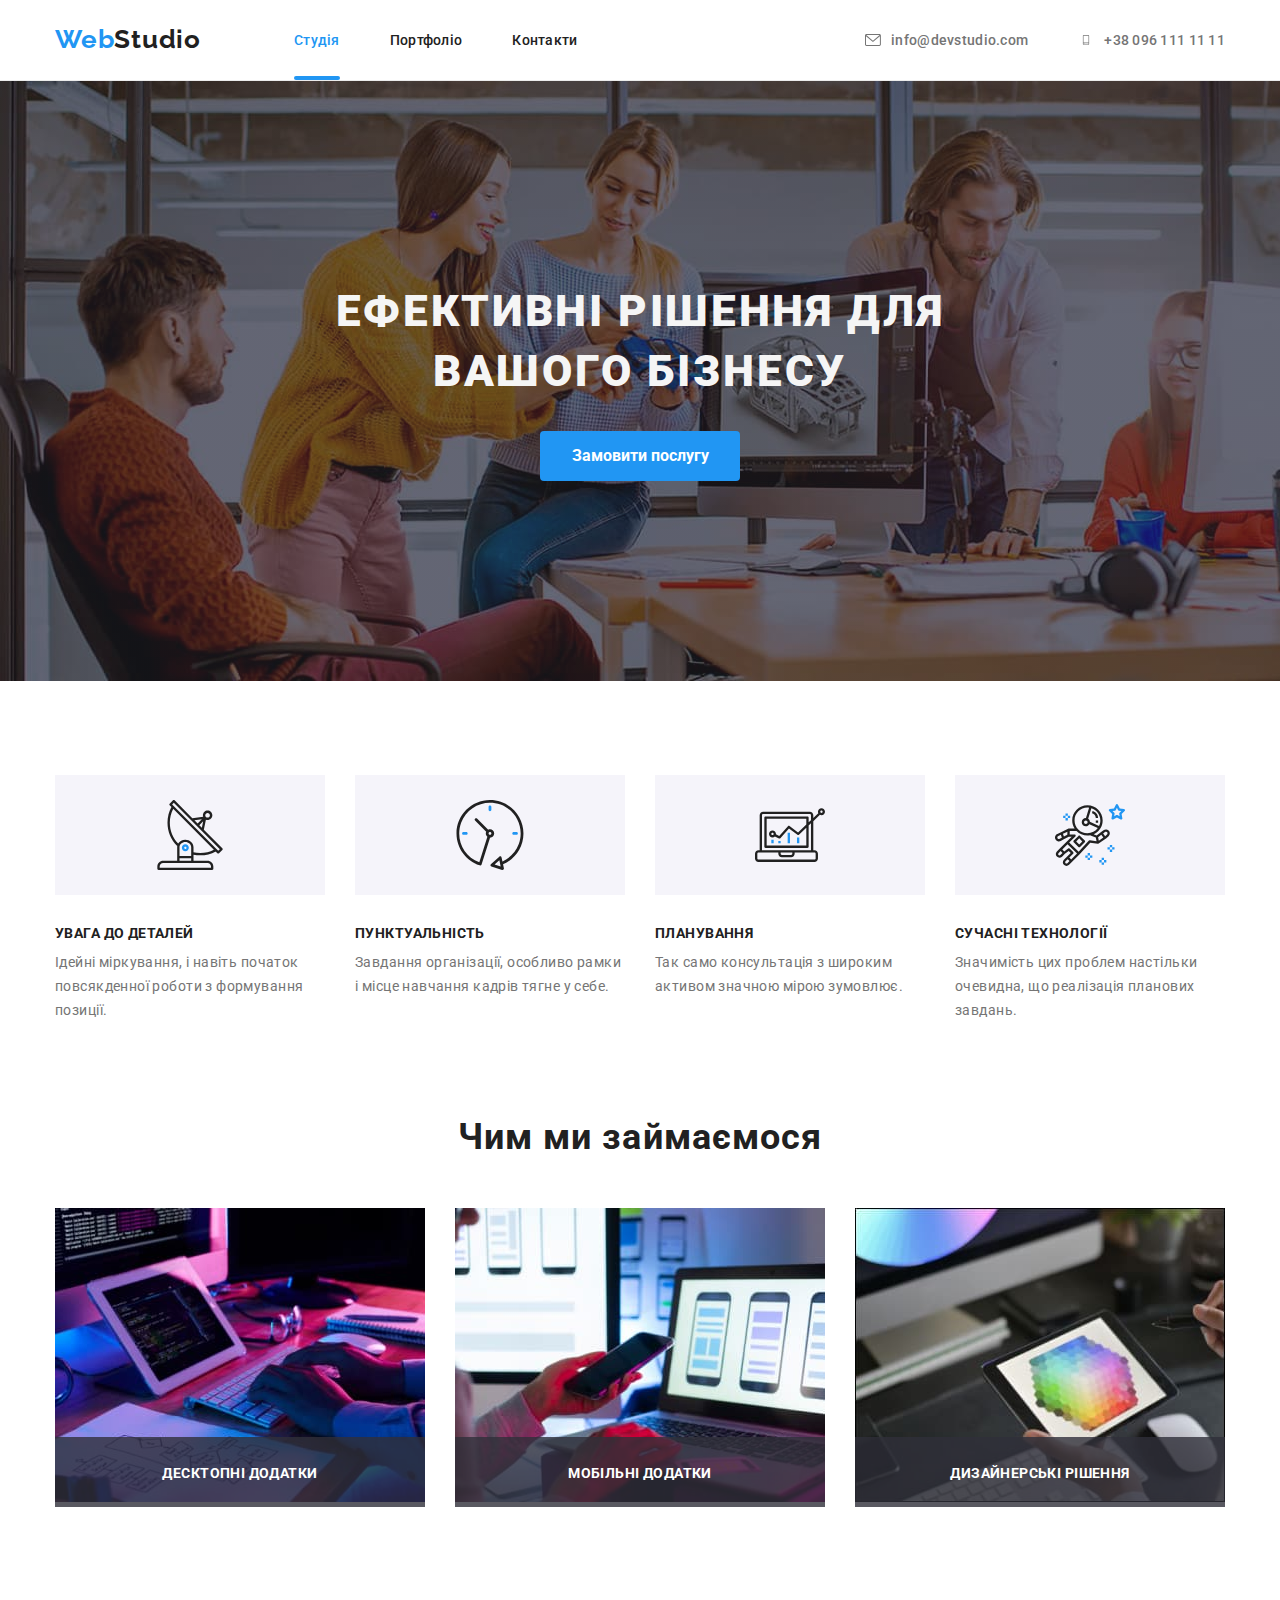
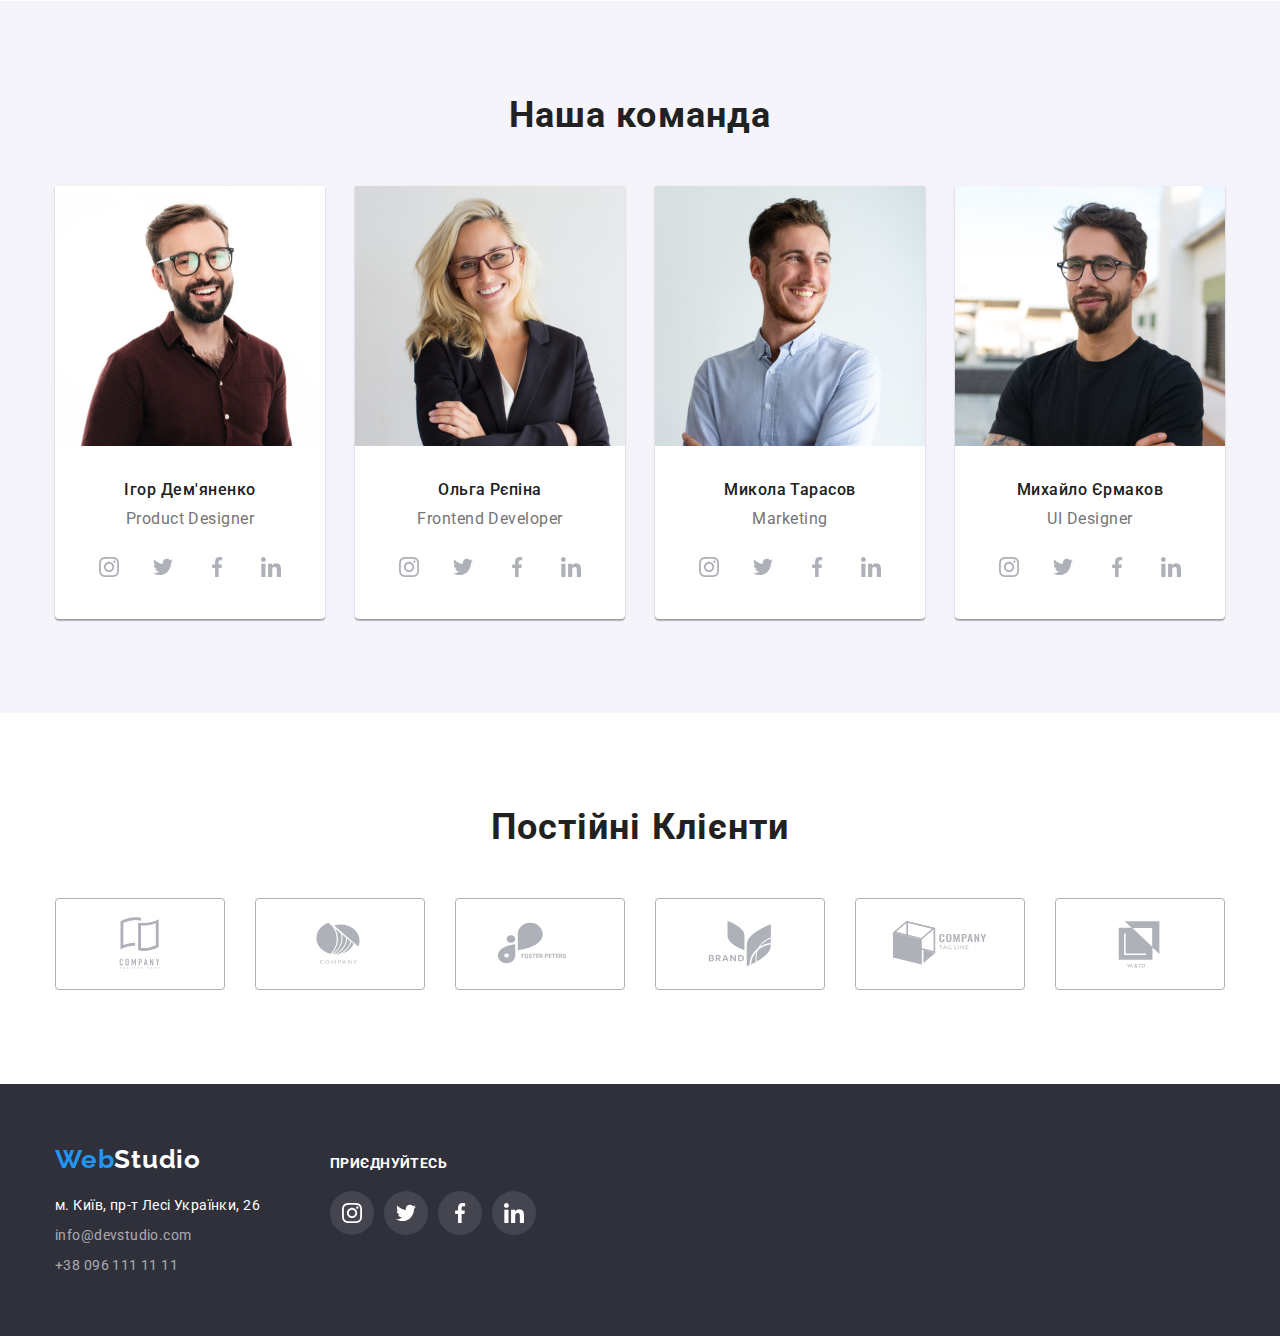
==== index.html @ 8c00dea6 "hw-6 початок" ====
<!DOCTYPE html>
<html lang="uk">
  <head>
    <meta charset="UTF-8" />
    <meta http-equiv="X-UA-Compatible" content="IE=edge" />
    <meta name="viewport" content="width=device-width, initial-scale=1.0" />
    <link href="
https://cdn.jsdelivr.net/npm/modern-normalize@2.0.0/modern-normalize.min.css
" rel="stylesheet">
    <link rel="stylesheet" href="./css/styles.css" />
    <link rel="preconnect" href="https://fonts.googleapis.com" />
    <link rel="preconnect" href="https://fonts.gstatic.com" crossorigin />
    <link
      href="https://fonts.googleapis.com/css2?family=Raleway:wght@700&family=Roboto:wght@400;500;700;900&display=swap"
      rel="stylesheet"
    />
    <title>WebStudio</title>
  </head>

  <body>
    <!-- Header -->
    <header class="header">
      <div class="container item">
      <nav class="container-nav">
        <a href="./index.html" class="logo"
          ><span class="web">Web</span>Studio</a>
        <ul class="list">
          <li class="link"><a href="./index.html" class="studio current">Студія</a></li>
          <li class="link"><a href="./portfolio.html" class="portfolio">Портфоліо</a></li>
          <li class="link"><a href="" class="call">Контакти</a></li>
        </ul>
      </nav>
      
        <ul class="list-contact">
        <li class="link">
          <a href="mailto:info@devstudio.com" class="mail">
            <svg class="icon-header" width="16px" height="12px">
              <use href="./img/icons.svg#icon-envelope-hover"></use>
            </svg> info@devstudio.com</a>
        </li>
        <li class="link">
          <a href="tel:+380961111111" class="tel">
            <svg class="icon-header" width="16px" height="10px">
            <use href="./img/icons.svg#icon-smartphone"></use></svg>
            +38 096 111 11 11</a>
        </li>
      </ul>
    </div>
    
    
    </header>
    <!-- Main -->
    <main class="main">
      <!-- Hero -->
      <section class="section hero">
        <div class="container overlay">
        <h1 class="title">Ефективні рішення для вашого бізнесу</h1>
        <button data-modal-open type="button" class="button-hero" >Замовити послугу</button>
        <div data-modal class="backdrop is-hidden" > 
<div class="modal ">
  <div class="modal-button-container"><button data-modal-close class="modal-button " >
    <svg class="modal-icon" width="18px" height="18px">
  <use href="./img/icons.svg#spriteclose-black"></use>
</svg>
</button>
<form class="form" action="">
  <h2 class="form-title">Залиште свої дані, ми вам передзвонимо</h2>
  <div class="form-container"><label for="user-name" class="form-label">Ім'я</label>
  <input type="text" class="form-input" id="user-name">
  </div>
  <div class="form-container"><label for="user-tel" class="form-label">Телефон</label>
  <input type="tel" class="form-input" id="user-tel">
  </div>
  <div class="form-container"><label for="user-mail" class="form-label">Пошта</label>
  <input type="mail" class="form-input" id="user-mail">
  </div>
  <div class="form-container-area"><label for="coment" class="form-label">Коментар</label>
  <textarea class="coment" name="coment" id="coment"   placeholder="Введіть текст"></textarea>
</div>
<div class="form-container-check">
  <input type="checkbox" class="check-input" id="user-agreement">
  <label class="form-label-check" for="user-agreement">Погоджуюся з розсилкою та приймаю</label><span><a href="" class="span-check">Умови договору</a></span>
</div>
<button type="submit" class="form-button">Відправити</button>
</form>
</div> 
</div>
        </div>
      </div>
      </section>
      <!-- Ефективні рішення -->
      <section class="section solution">
        <div class="container"> 
        <ul class="list">
          <li class="solution-link">
            <div class="solution-item">
              <svg  class="solution-icon" width="70px" height="70px">
                <use href="./img/icons.svg#icon-antenna-1"></use>
              </svg>
            </div>
            <h3 class="text">УВАГА ДО ДЕТАЛЕЙ</h3>
            <p class="text-item">
              Ідейні міркування, і навіть початок повсякденної роботи з
              формування позиції.
            </p>
          </li>
          <li class="solution-link">
            <div class="solution-item">
              <svg class="solution-icon" width="70px" height="70px">
              <use href="./img/icons.svg#icon-clock-1"></use>
            </svg>
          </div>
            <h3 class="text">ПУНКТУАЛЬНІСТЬ</h3>
            <p class="text-item">
              Завдання організації, особливо рамки і місце навчання кадрів тягне
              у себе.
            </p>
          </li >
          <li class="solution-link">
            <div class="solution-item">
              <svg class="solution-icon" width="70px" height="70px">
              <use href="./img/icons.svg#icon-diagram-1"></use>
            </svg>
          </div>
            <h3 class="text">ПЛАНУВАННЯ</h3>
            <p class="text-item">
              Так само консультація з широким активом значною мірою зумовлює.
            </p>
          </li>
          <li class="solution-link">
            <div class="solution-item">
              <svg class="solution-icon" width="70px" height="70px">
              <use href="./img/icons.svg#icon-astronaut-1"></use>
            </svg>
          </div>
            <h3 class="text">СУЧАСНІ ТЕХНОЛОГІЇ</h3>
            <p class="text-item">
              Значимість цих проблем настільки очевидна, що реалізація планових
              завдань.
            </p>
          </li>
        </ul></div>
      </section>
      <!-- Що ми робимо -->
      <section class="section services">
        <div class="container  decision">

        <h2 class="main-text">Чим ми займаємося</h2>
        <ul class="list">
          <li >
            <div class="services-link"><img class="list-img" src="./img/img1.jpg" alt="Розробник пише код" width="370" />
            <div class="services-img"><span class="services-img-text">Десктопні додатки</span></div>
          </div></li>
          <li >
            <div class="services-link"><img class="list-img" 
              src="./img/img2.jpg"
              alt="Розробник підключає телефон до компьютера"
              width="370"
            /><div class="services-img"><span class="services-img-text">Мобільні додатки
            </span></div></div>
          </li>
          <li >
            <div class="services-link"><img class="list-img" 
              src="./img/img3.jpg"
              alt="Тест на сприйняття кольорів"
              width="370"
            /><div class="services-img"><span class="services-img-text">Дизайнерські рішення</span></div>
          </div></li>
        </ul></div>
      </section>
      <!-- Наша команда -->
      <section class="section people">
        <div class="container"><h2 class="main-text">Наша команда</h2>
        <ul class="list">
          <li class="link">
            <img class="list-img"
              src="./img/human1.jpg"
              alt="Фото Ігор Дем'яненко"
              width="270"
            />
           <div class="info">
            <h3 class="name">Ігор Дем'яненко</h3>
            <p class="speciality">Product Designer</p>
            <ul class="list-network">
              <li class="network-items">
                <a href="./index.html" class="network-link"><svg class="network-icon" width="20px" height="20px">
                  <use href="./img/icons.svg#icon-instagram-2"></use>
                </svg></a>
              </li>
              <li class="network-items"><a href="" class="network-link">  <svg class="network-icon" width="20px" height="20px">
                <use href="./img/icons.svg#icon-twitter-1"></use>
              </svg></a></li>
              <li class="network-items"><a href="" class="network-link">  <svg class="network-icon" width="20px" height="20px">
                <use href="./img/icons.svg#icon-facebook-1"></use>
              </svg></a></li>
              <li class="network-items"> <a href="" class="network-link"> <svg class="network-icon" width="20px" height="20px">
                <use href="./img/icons.svg#icon-linkedin-1"></use>
              </svg></a></li>
            </ul></div>
          <li class="link">
            <img class="list-img" src="./img/human2.jpg" alt="Фото Ольга Рєпіна" width="270" />
            <div class="info"><h3 class="name">Ольга Рєпіна</h3>
            <p class="speciality">Frontend Developer</p>
            <ul class="list-network">
              <li class="network-items">
                <a href="" class="network-link"><svg class="network-icon" width="20px" height="20px">
                  <use href="./img/icons.svg#icon-instagram-2"></use>
                </svg></a>
              </li>
              <li class="network-items"><a href="" class="network-link">  <svg class="network-icon" width="20px" height="20px">
                <use href="./img/icons.svg#icon-twitter-1"></use>
              </svg></a></li>
              <li class="network-items"><a href="" class="network-link">  <svg class="network-icon" width="20px" height="20px">
                <use href="./img/icons.svg#icon-facebook-1"></use>
              </svg></a></li>
              <li class="network-items"> <a href="" class="network-link"> <svg class="network-icon" width="20px" height="20px">
                <use href="./img/icons.svg#icon-linkedin-1"></use>
              </svg></a></li>
            </ul></div>
          </li>
          <li class="link">
            <img class="list-img" src="./img/human3.jpg" alt="Фото Микола Тарасов" width="270" />
            <div class="info"><h3 class="name">Микола Тарасов</h3>
            <p class="speciality">Marketing</p>
            <ul class="list-network">
              <li class="network-items">
                <a href="" class="network-link"><svg class="network-icon" width="20px" height="20px">
                  <use href="./img/icons.svg#icon-instagram-2"></use>
                </svg></a>
              </li>
              <li class="network-items"><a href="" class="network-link">  <svg class="network-icon" width="20px" height="20px">
                <use href="./img/icons.svg#icon-twitter-1"></use>
              </svg></a></li>
              <li class="network-items"><a href="" class="network-link">  <svg class="network-icon" width="20px" height="20px">
                <use href="./img/icons.svg#icon-facebook-1"></use>
              </svg></a></li>
              <li class="network-items"> <a href="" class="network-link"> <svg class="network-icon" width="20px" height="20px">
                <use href="./img/icons.svg#icon-linkedin-1"></use>
              </svg></a></li>
            </ul></div>
          </li>
          <li class="link">
            <img class="list-img"
              src="./img/human4.jpg"
              alt="Фото Михайло Єрмаков"
              width="270"
            />
            <div class="info"><h3 class="name">Михайло Єрмаков</h3>
            <p class="speciality">UI Designer</p> 
            <ul class="list-network">
              <li class="network-items">
                <a href="" class="network-link"><svg class="network-icon" width="20px" height="20px">
                  <use href="./img/icons.svg#icon-instagram-2"></use>
                </svg></a>
              </li>
              <li class="network-items"><a href="" class="network-link">  <svg class="network-icon" width="20px" height="20px">
                <use href="./img/icons.svg#icon-twitter-1"></use>
              </svg></a></li>
              <li class="network-items"><a href="" class="network-link">  <svg class="network-icon" width="20px" height="20px">
                <use href="./img/icons.svg#icon-facebook-1"></use>
              </svg></a></li>
              <li class="network-items"> <a href="" class="network-link"> <svg class="network-icon" width="20px" height="20px">
                <use href="./img/icons.svg#icon-linkedin-1"></use>
              </svg></a></li>
            </ul></div>
          </li>
        </ul></div>
      </section>
      <!-- Постійні Клієнти -->
      <section class="section customers">
        <div class="container">
          <h2 class="main-text">Постійні Клієнти</h2>
          <ul class="customers-list">
            <li class="customers-item">
              
                <a href="" class="customers-link">
                  <svg class="customers-icon" width="106px" height="60px">
                    <use href="./img/icons.svg#icon-Logo-1"></use>
                  </svg>
                </a>
              
            </li>
            <li class="customers-item">
              
                <a href="" class="customers-link">
                  <svg class="customers-icon" width="106px" height="60px">
                    <use href="./img/icons.svg#icon-Logo-2"></use>
                  </svg>
                </a>
              
            </li>
            <li class="customers-item">
              
                <a href="" class="customers-link">
                  <svg class="customers-icon" width="106px" height="60px">
                    <use href="./img/icons.svg#icon-Logo-3"></use>
                  </svg>
                </a>
              
            </li>
            <li class="customers-item">
              
                <a href="" class="customers-link">
                  <svg class="customers-icon" width="106px" height="60px">
                    <use href="./img/icons.svg#icon-Logo-4"></use>
                  </svg>
                </a>
              
            </li>
            <li class="customers-item">
              
                <a href="" class="customers-link">
                  <svg class="customers-icon" width="106px" height="60px">
                    <use href="./img/icons.svg#icon-Logo-5"></use>
                  </svg>
                </a>
              
            </li>
            <li class="customers-item">
            
                <a href="" class="customers-link">
                  <svg class="customers-icon" width="106px" height="60px">
                    <use href="./img/icons.svg#icon-Logo-6"></use>
                  </svg>
                </a>
              
            </li>
          </ul>
        </div>

      </section>
    </main>
    <!-- Footer -->
    <footer class="footer">
      <div class="container">
        <div><a href="" class="logo-footer"><span class="web">Web</span>Studio</a>
      <address class="address">
        м. Київ, пр-т Лесі Українки, 26
        <ul class="list-footer">
          <li  class="footer-link">
            <a href="mailto:info@devstudio.com" class="mail-footer"
              >info@devstudio.com</a
            >
          </li>
          <li class="footer-link tel">
            <a href="tel:+380961111111" class="tel-footer">+38 096 111 11 11</a>
          </li>
        </ul>
      </address>
      </div>
      <div class="footer-container">
        <h3 class="Footer-text">ПРИЄДНУЙТЕСЬ</h3>
        <ul class="footer-network">
          <li class="footer-network-items">
            <a href="" class="footer-network-link"><svg class="footer-network-icon" width="20px" height="20px">
              <use href="./img/icons.svg#icon-instagram-2"></use>
            </svg></a>
          </li>
          <li class="footer-network-items"><a href="" class="footer-network-link">  <svg class="footer-network-icon" width="20px" height="20px">
            <use href="./img/icons.svg#icon-twitter-1"></use>
            
          </svg></a></li>
          <li class="footer-network-items"><a href="" class="footer-network-link">  <svg class="footer-network-icon" width="20px" height="20px">
            <use href="./img/icons.svg#icon-facebook-1"></use>
          </svg></a></li>
          <li class="footer-network-items"> <a href="" class="footer-network-link"> <svg class="footer-network-icon" width="20px" height="20px">
            <use href="./img/icons.svg#icon-linkedin-1"></use>
          </svg></a></li>
          
        </ul>
      </div>
    </div>
    </footer>
    <script src="./js/modal.js"></script>
  </body>
</html>
---- css/styles.css ----
/* Основний колір тексту #212121; */
/* Втроринний колір тексту #757575; */
/* Третій колір тексту #FFFFFF; */
/* Четвертий колір тексту rgba(255, 255, 255, 0.6); */
/* Акцент #2196F3; */
/* Основний колір фону #F5F5F5; */
/* Вторинний колір фону #2F303A; */
/* Третій колір фону  #FFFFFF; */
/* Задання перемінних */
:root {
  --first-color-text: #212121;
  --second-color-text: #757575;
  --third-color-text: #ffffff;
  --fourth-color-text: rgba(255, 255, 255, 0.6);
  --accent-color: #2196f3;
  --first-bg-color: #ffffff;
  --second-bg-color: #2f303a;
  --third-bg-color: #f5f5f5;
  --fourth-bg-color: #f5f4fa;
  --border-color: #ECECEC;
  --icon-color:#afb1b8;
}

/* Body */

body {
  font-family: "Roboto", sans-serif;
  color: var(--first-color-text);
  background-color: var(--first-bg-color);
  
}

.list {
  list-style-type: none;
}

/* Header */

.header {
  background-color: var(--first-bg-color);
  border-bottom: 1px solid var(--border-color);
 }

.container {
  width: 1200px;
  margin-left: auto;
  margin-right: auto;
  padding-left: 15px;
  padding-right: 15px;
}

.container.item{
  display: flex;
  justify-content: space-between;
  align-items: center;
}

.container-nav{ 
   display: flex;
   align-items: center;
  }

  .container-nav .list{
  
  display: flex;
  gap: 50px;
  margin: 0;
  padding: 0;
  margin-left: 93px;
}
 .container-nav .link{
position:relative ;

} 
.list-contact{
  display: flex;
  padding: 0;
  margin: 0;
  list-style-type: none;
  gap:50px;
  }

.icon-header{
  fill:currentColor;
  margin-right: 10px;
}

.logo {
  color: var(--first-color-text);
  font-family: "Raleway", sans-serif;
  text-decoration: none;
  font-style: normal;
  font-weight: 700;
  font-size: 26px;
  line-height: 1.2;
  letter-spacing: 0.03em;
}

.logo .web {
  color: var(--accent-color);
}

.studio {
  display:inline-block;
  color: var(--first-color-text);
  text-decoration: none;
  font-style: normal;
  font-weight: 500;
  font-size: 14px;
  line-height: 1.15;
  letter-spacing: 0.02em;
  padding-top: 32px;
  padding-bottom: 32px;
  transition: color 250ms cubic-bezier(0.4, 0, 0.2, 1);
}

.studio.current {
  color: var(--accent-color);
}

.studio:hover,
.studio:focus {
  color: var(--accent-color);

}
.studio.current::after{
  position: absolute;
  content: '';
  width: 100%;
  height: 4px;
  border-radius: 2px;
  bottom:0;
  left: 0;
  background-color:var(--accent-color);

  
  }

.portfolio {
  display : inline-block;
  color: var(--first-color-text);
  text-decoration: none;
  font-style: normal;
  font-weight: 500;
  font-size: 14px;
  line-height: 1.15;
  letter-spacing: 0.02em;
  padding-top: 32px;
  padding-bottom: 32px;
  transition: color 250ms cubic-bezier(0.4, 0, 0.2, 1);
}

.portfolio.active {
  color: var(--accent-color);
}

.portfolio:hover,
.portfolio:focus {
  color: var(--accent-color);
}

.portfolio.current{
  color:var(--accent-color);
}

.call {
  display:inline-block;
  color: var(--first-color-text);
  text-decoration: none;
  font-style: normal;
  font-weight: 500;
  font-size: 14px;
  line-height: 1.15;
  letter-spacing: 0.02em;
  padding-top: 32px;
  padding-bottom: 32px;
  transition: color 250ms cubic-bezier(0.4, 0, 0.2, 1);
}

.call:hover,
.call:focus {
  color: var(--accent-color);
}


.mail {
  display: flex;
  align-items: center;
  color: var(--second-color-text);
  text-decoration: none;
  font-style: normal;
  font-weight: 500;
  font-size: 14px;
  line-height: 1.15;
  letter-spacing: 0.02em;
  align-items: center;
  transition: color 250ms cubic-bezier(0.4, 0, 0.2, 1);
}

.mail:hover,
.mail:focus {
  color: var(--accent-color);
}

.tel {
  display: flex;
  align-items: center;
  color: var(--second-color-text);
  text-decoration: none;

  font-style: normal;
  font-weight: 500;
  font-size: 14px;
  line-height: 1.15;
  letter-spacing: 0.02em;
  transition: color 250ms cubic-bezier(0.4, 0, 0.2, 1);
}

.tel:hover,
.tel:focus {
  color: var(--accent-color);
}

/* Hero */

.section.hero {
  height: 600px;
  max-width: 1600px;
  background-image: linear-gradient( rgba(47, 48, 58, 0.40),rgba(47, 48, 58, 0.40) ),url('../img/Img.jpg');
  
  background-size: cover;
  text-align: center;
  padding-top: 200px;
  padding-bottom: 200px;
  margin-left: auto;
margin-right: auto;  
}

.title {
  color: var(--third-bg-color);
  margin: 0;
  font-size: 44px;
font-style: normal;
font-weight: 900;
line-height: 60px;
letter-spacing: 2.64px;
text-transform: uppercase;
width: 696px;
margin-left: auto;
margin-right: auto;
  }
 
.button-hero {
  color: var(--third-color-text);
  background-color: var(--accent-color);
  cursor: pointer;
  font-style: normal;
  font-weight: 700;
  font-size: 16px;
  line-height: 1.8;
  text-align: center;
  align-items: center;
  border: 0;
  border-radius: 4px;
  width: 200px;
  height: 50px;
  margin-top: 30px;
  padding: 0;
  transition: transform 250ms cubic-bezier(0.4, 0, 0.2, 1);
}

.button-hero:hover,.button-hero:focus{
  transform: scale(1.05);
}
/* Модальне вікно */
.backdrop{
  position: fixed;
  top:0;
  left:0;
  width: 100%;
  height: 100%;
  background: rgba(0, 0, 0, 0.20);
  opacity: 1;
  transition: visibility 250ms cubic-bezier(0.4, 0, 0.2, 1) , opacity 250ms cubic-bezier(0.4, 0, 0.2, 1);
  z-index:99999;
}

.is-hidden{
  opacity: 0;
  pointer-events: none;
  visibility: hidden; 
 
}

.backdrop.is-hidden .modal{
transform: translate(-50%, -50%) scale(0.7) ;


}

.modal{
  position: absolute;
  top:50%;
  left:50%;
  transform: translate(-50%, -50%)scale(1);
  width: 528px;
height: 581px;
border-radius: 4px;
background:var(--first-bg-color);
box-shadow: 0px 2px 1px 0px rgba(0, 0, 0, 0.20), 0px 1px 1px 0px rgba(0, 0, 0, 0.14), 0px 1px 3px 0px rgba(0, 0, 0, 0.12);
padding: 40px;
transition: transform 250ms cubic-bezier(0.4, 0, 0.2, 1);


}


.modal-button-container{
  transition: transform 250ms cubic-bezier(0.4, 0, 0.2, 1);
}

.modal-button{
  position: absolute;
  display: inline-block;
  top:8px;
  right: 8px;
width: 30px;
  height: 30px;
  border-radius: 50%;
  border-color: rgba(0, 0, 0, 0.10);
  background-color: var(--first-bg-color);
  transition: transform  250ms cubic-bezier(0.4, 0, 0.2, 1);
}

.modal-icon{
  position: absolute;
  top:50%;
  left:50%;
  transform: translate(-50%,-50%);
}

.modal-button:hover ,.modal-button:focus{
  cursor: pointer;
  transform: scale(1.1);
}
.form{
 
}
.form-title{
  color:var(--first-color-text);
text-align: center;
font-size: 20px;
font-style: normal;
font-weight: 700;
line-height: normal;
letter-spacing: 0.6px;
margin:0;
margin-bottom: 30px;
}


.form-container{
  position: relative;
  margin-bottom: 28px;
  width: 448px;

}

.form-label{
  position: absolute;
  top: -20px;
  color: var(--second-color-text);
font-size: 12px;
font-style: normal;
font-weight: 400;
line-height: normal;
letter-spacing: 0.12px;
}

.form-input{
  width: 448px;
height: 40px;
flex-shrink: 0;
border-radius: 4px;
border: 1px solid rgba(33, 33, 33, 0.20);
padding: 12px;
}
.form-container-area{
  position: relative;
  margin-bottom: 20px;
  width: 448px;
}
.coment{
  width: 448px;
height: 120px;
flex-shrink: 0;
border-radius: 4px;
border: 1px solid rgba(33, 33, 33, 0.20);
padding: 12px 16px;
resize:none;
}
.coment::placeholder{
  color: rgba(117, 117, 117, 0.50);
font-size: 12px;
font-style: normal;
font-weight: 400;
line-height: normal;
letter-spacing: 0.12px;
}

/* .check-input{
position: 
left: 12px;
top: 50%;
transform: translate(-50%,-50%);
} */

.form-label-check{
  color:var(--second-color-text);
font-size: 14px;
font-style: normal;
font-weight: 400;
line-height: 24px; 
letter-spacing: 0.42px;

}
.form-container-check{
  display: flex;
  align-items: center;
  justify-content: space-around;
  margin-bottom: 30px;
  width: 448px;
  padding: 0 12px;
}
.span-check{
  color: var(--accent-color);
font-size: 14px;
font-style: normal;
font-weight: 400;
line-height: 24px;
letter-spacing: 0.42px;
text-decoration-line: underline;
}
.form-button{
  width: 200px;
height: 50px;
flex-shrink: 0;
border: 0;
border-radius: 4px;
background: var(--accent-color);
box-shadow: 0px 4px 4px 0px rgba(0, 0, 0, 0.15);
color: var(--third-color-text);
text-align: center;
font-size: 16px;
font-style: normal;
font-weight: 700;
line-height: 30px; 
letter-spacing: 0.96px;
}





/* Main */
.main {
  margin: 0;
}

.section{
  padding-top: 94px;
  padding-bottom: 94px;
}

/* Ефективні рішення */
.section.solution{
  padding-bottom: 0;
}
.solution{
  background-color: var(--first-bg-color);
}

.solution .list {
display: flex;
margin: 0;
padding: 0;
gap:30px;
} 

.solution-link{
  width: 270px;
  
}
.solution-item{
  display: flex;
  width: 270px;
  height: 120px;
  background-color: var(--fourth-bg-color);
 justify-content: center;
 align-items: center;
}


.text {
  color: var(--first-color-text);
  font-style: normal;
  font-weight: 700;
  font-size: 14px;
  line-height: 1.15;
  letter-spacing: 0.03em;
  text-transform: uppercase;
  margin: 0;
  margin-top: 30px;
}

.text-item {
  color: var(--second-color-text);
  font-style: normal;
  font-weight: 400;
  font-size: 14px;
  line-height: 1.7;
  letter-spacing: 0.03em;
  margin: 0;
  margin-top: 10px;
}

/* Що ми робимо */

.services {
  background-color: var(--first-bg-color);
  text-align: center;
  
}
.services-link{
  position: relative;
}
.services-img{
  position: absolute;
  width: 100%;
  height: 70px;
  bottom: 0;
  background: rgba(47, 48, 58, 0.80);
  padding-top:27px;
  padding-bottom: 27px;
}
.services-img-text{
  text-align: center;
  font-size: 14px;
  font-style: normal;
  font-weight: 700;
  line-height: normal;
  letter-spacing: 0.42px;
  text-transform: uppercase;
color: var(--third-color-text);
}
.container.decision .list{
  padding: 0;
}
/* .list-img{
  display: inline-block;
}  */
.services .list{
  display: flex;
  gap:30px;
 margin: 0;
 margin-top: 50px;
}

.main-text {
  color: var(--first-color-text);
  font-style: normal;
  letter-spacing: 0.03em;
  font-weight: 700;
  line-height: 1.16;
  font-size: 36px;
  text-align: center;
  align-items: center;
 margin: 0;
}

/* Наша команда */

.people {
  background-color: var(--fourth-bg-color);
  
}

.people .list {
  display: flex;
  margin: 0;
  margin-top: 50px;
  margin-left: auto;
  margin-right: auto;
  padding: 0;
  gap:30px;
  
  }

.people .link{
  text-align: center;
  padding: 0;
  align-items: center;
  background-color: var(--first-bg-color);
  box-shadow: 0px 2px 1px 0px rgba(0, 0, 0, 0.20), 0px 1px 1px 0px rgba(0, 0, 0, 0.14), 0px 1px 3px 0px rgba(0, 0, 0, 0.12);
border-radius: 0px 0px 4px 4px;
}

.name {
  color: var(--first-color-text);
  font-style: normal;
  font-weight: 500;
  font-size: 16px;
  line-height: 1.18;
  letter-spacing: 0.03em;
  margin: 0;

}

.speciality {
  color: var(--second-color-text);
  font-style: normal;
  font-weight: 400;
  font-size: 16px;
  line-height: 1.18;
  letter-spacing: 0.03em;
  margin: 0;
  margin-top: 10px;
}
.info{
  padding-top: 30px;
  padding-bottom: 30px;
  
}
.list-network{
  display: flex;
  justify-content: center;
  margin: 0;
  padding: 0;
  list-style-type: none;
  margin-top: 16px;
  gap:10px;
}
.network-items{
  
  margin: 0;
  padding: 0;
  width: 44px;
  height: 44px;
  border-radius: 50%;

  
}
.network-link{
  display: flex;
  align-items: center;
  justify-content: center;
  margin: 0;
  padding: 0;
  width: 44px;
  height: 44px;
  fill:var(--icon-color);
  border-radius: 50%;
  background-color: var(--first-bg-color);
  transition: background-color 250ms cubic-bezier(0.4, 0, 0.2, 1);
}
.network-icon{
  transition: fill 250ms cubic-bezier(0.4, 0, 0.2, 1) ;
}
.network-link:hover,.network-link:focus{
  background-color:var(--accent-color);
}
.network-link:focus >.network-icon{
  fill:var(--third-color-text);
  cursor: pointer;
}
.network-link:hover >.network-icon{
  fill:var(--third-color-text);
  cursor: pointer;
}

/* .network-icon:hover,.network-icon:focus{
  fill:var(--third-color-text);
  cursor: pointer;
} */
 /* Постійні Клієнти */
 .customers-list{
  display: flex;
  margin: 0;
  padding: 0;
  list-style-type: none;
  gap:30px;
  margin-top: 50px;
 }
 .customers-item{
  width: 170px;
  height: 92px;
  


}

.customers-link{
  display: flex;
  justify-content: center;
  align-items: center;
  width: 170px;
  height: 92px;
  fill:var(--icon-color);
  border: 1px solid var(--icon-color);
  border-radius: 4px;
  transition: fill 250ms cubic-bezier(0.4, 0, 0.2, 1),
  border-color 250ms cubic-bezier(0.4, 0, 0.2, 1);
}

.customers-link:hover,.customers-link:focus{
  fill:var(--accent-color);
  cursor: pointer;
  border: 1px solid var(--accent-color);
}
/* Footer */

.footer {
  background-color: var(--second-bg-color);
  padding-top: 60px;
  padding-bottom: 60px;

  
}

.list-footer {
  list-style-type: none;
  padding: 0;
  margin: 0;
  margin-top: 9px;
}

.address {
  color: var(--third-color-text);
  margin-top: 20px;
  font-style: normal;
  font-weight: 400;
  font-size: 14px;
  line-height: 1.5;
  letter-spacing: 0.03em;
}

.logo-footer {
  color: var(--third-color-text);
  font-family: "Raleway", sans-serif;

  text-decoration: none;
  font-style: normal;
  font-weight: 700;
  font-size: 26px;
  line-height: 1.19;
  letter-spacing: 0.03em;
}

.logo-footer .web {
  color: var(--accent-color);
}

.mail-footer {
  color: var(--fourth-color-text);

  text-decoration: none;
  font-style: normal;
  font-weight: 400;
  font-size: 14px;
  line-height: 1.5;
  letter-spacing: 0.03em;
  transition: color 250ms cubic-bezier(0.4, 0, 0.2, 1);
}
.footer-link.tel{
  margin-top: 9px;
}
.tel-footer {
  color: var(--fourth-color-text);
  
  text-decoration: none;
  font-style: normal;
  font-weight: 400;
  font-size: 14px;
  line-height: 1.5;
  letter-spacing: 0.03em;
  transition: color 250ms cubic-bezier(0.4, 0, 0.2, 1);
}

.mail-footer:hover,
.mail-footer:focus {
  color: var(--accent-color);
}

.tel-footer:hover,
.tel-footer:focus {
  color: var(--accent-color);
}

/* .footer-link{
 margin-top: 10px;
} */

/* Portfolio Main */

.main-portfolio {
  background-color: var(--first-bg-color);
  
}
.portfolio.current::after{
  position: absolute;
  content: '';
  width: 100%;
  height: 4px;
  border-radius: 2px;
  bottom:0;
  left: 0;
  background-color:var(--accent-color);

  
  }

.footer-network{
  display: flex;
  margin: 0;
  padding: 0;
  list-style-type: none;
  gap:10px;
  margin-top: 20px;
}

.footer-network-items{
  width: 44px;
  height:44px;
  background-color: rgba(255, 255, 255, 0.10);
  border-radius: 50%;
 
}

.footer-network-link{
  display: flex;
  justify-content: center;
  align-items: center;
  width: 44px;
  height:44px;
  border-radius: 50%;

  transition: background-color 250ms cubic-bezier(0.4, 0, 0.2, 1) ;

}
.footer-network-link:hover{
  background-color: var(--accent-color);
  cursor: pointer;
}
.footer-network-link:focus{
  background-color: var(--accent-color);
  cursor: pointer;
}
.footer-network-icon{
  fill:var(--third-color-text);
}
.Footer-text{
  color: var(--third-color-text);
font-family: Roboto;
font-size: 14px;
font-style: normal;
font-weight: 700;
line-height: normal;
letter-spacing: 0.42px;
text-transform: uppercase;
margin: 0;
padding: 0;

}
.footer .container{
  display: flex;
  align-items: baseline;

}

.footer-container{
  margin-left: 70px;
}
/* Фільтр робіт */

.work-button {
  color: var(--first-color-text);
  background-color: var(--fourth-bg-color);
  cursor: pointer;
  font-style: normal;
  font-weight: 500;
  font-size: 16px;
  line-height: 1.6;
  text-align: center;
  letter-spacing: 0.03em;
  text-align: center;
  align-items: center;
  border: 0;
  border-radius: 4px;
  border: 0;
height: 38px;
  border-radius: 4px;
  padding-left: 20px;
  padding-right: 20px;
  transition: color 250ms cubic-bezier(0.4, 0, 0.2, 1), background-color 250ms cubic-bezier(0.4, 0, 0.2, 1), box-shadow 250ms cubic-bezier(0.4, 0, 0.2, 1);
}

.work-button:hover,
.work-button:focus {
  color: var(--third-color-text);
  background-color: var(--accent-color);
  box-shadow: 0px 2px 2px 0px rgba(0, 0, 0, 0.12), 0px 1px 2px 0px rgba(0, 0, 0, 0.08), 0px 3px 1px 0px rgba(0, 0, 0, 0.10);

}

.list.filter {
  display: flex;
  justify-content: center;
  margin: 0;
  padding: 0;
   
 gap:8px;
}

.list.examples {
  display: flex;
  flex-wrap: wrap;
  margin: 0;
  padding: 0;
  margin-left: auto;
  margin-right: auto;
  margin-top: 50px;
  gap:30px;
}

.work-photo {
  
  display: inline-block;
  text-decoration: none;
  transition: box-shadow 250ms cubic-bezier(0.4, 0, 0.2, 1);
}
.list-img{
  position: relative;
  overflow: hidden;
}
.list-overlay{
position: absolute;
display: inline-block;
content: '';
width: 100%;
height: 100%;
top:0;
left:0;
background-color: rgba(33, 150, 243, 0.90);
transform: translateY(100%);
transition: transform 250ms cubic-bezier(0.4, 0, 0.2, 1);
padding: 63px 24px;
}
.work-photo:hover,
.work-photo:focus{
  box-shadow: 1px 4px 6px 0px rgba(0, 0, 0, 0.16), 0px 4px 4px 0px rgba(0, 0, 0, 0.06), 0px 1px 1px 0px rgba(0, 0, 0, 0.12);

}
.work-photo:hover  .list-overlay{
  transform: translateY(0%);
}
.overlay-text{
  font-size: 18px;
font-style: normal;
font-weight: 400;
line-height: 28px;
color:var(--third-color-text);

}
/* {
  box-shadow: 1px 4px 6px 0px rgba(0, 0, 0, 0.16), 0px 4px 4px 0px rgba(0, 0, 0, 0.06), 0px 1px 1px 0px rgba(0, 0, 0, 0.12);
} */
.examples-conteiner{
  padding: 20px 24px;
  border: 1px solid var(--border-color);
  border-top: 0;
}



.work-text {
  color: var(--first-color-text);
  font-style: normal;
  font-weight: 700;
  font-size: 15px;
  line-height: 2;
  letter-spacing: 0.06em;
  margin: 0;
  
}

.work-project {
  color: var(--second-color-text);
  font-style: normal;
  font-weight: 400;
  font-size: 16px;
  line-height: 1.8;
  letter-spacing: 0.03em;
  margin: 0;
  margin-top: 4px;
}
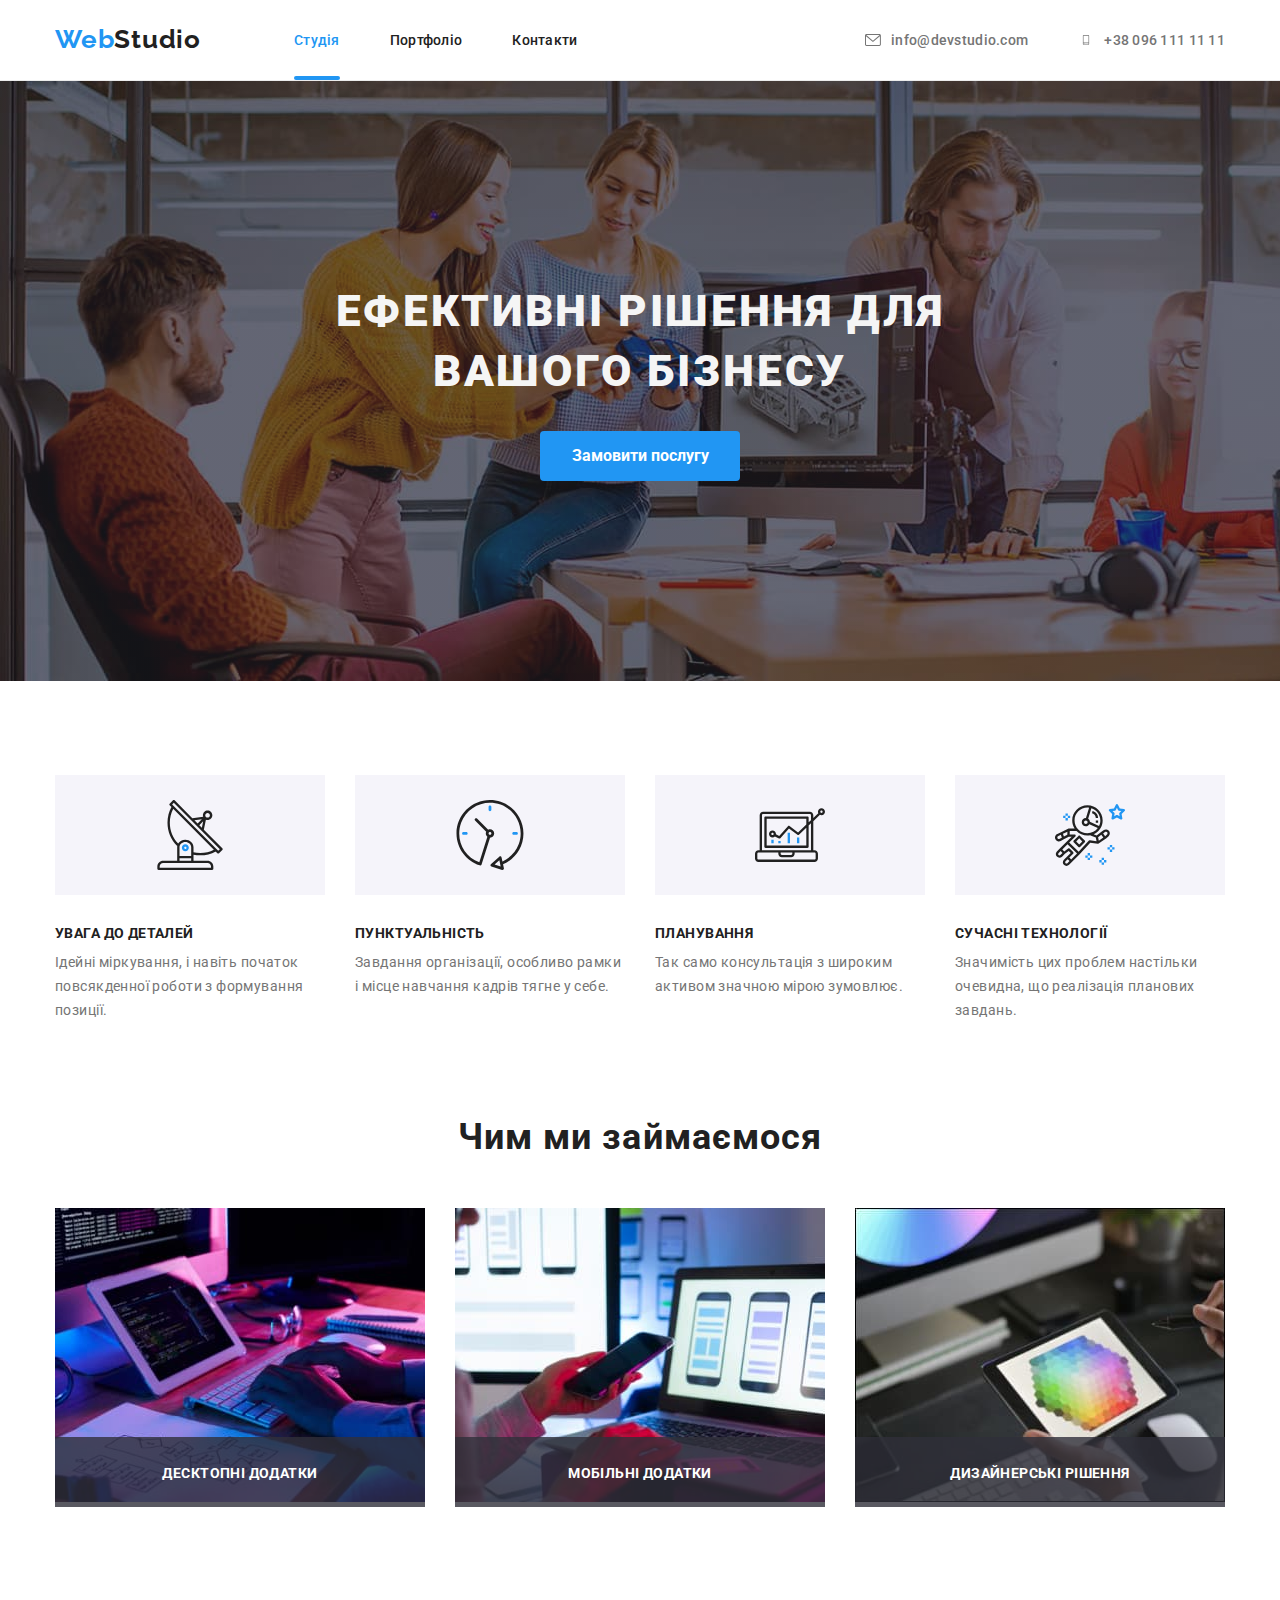
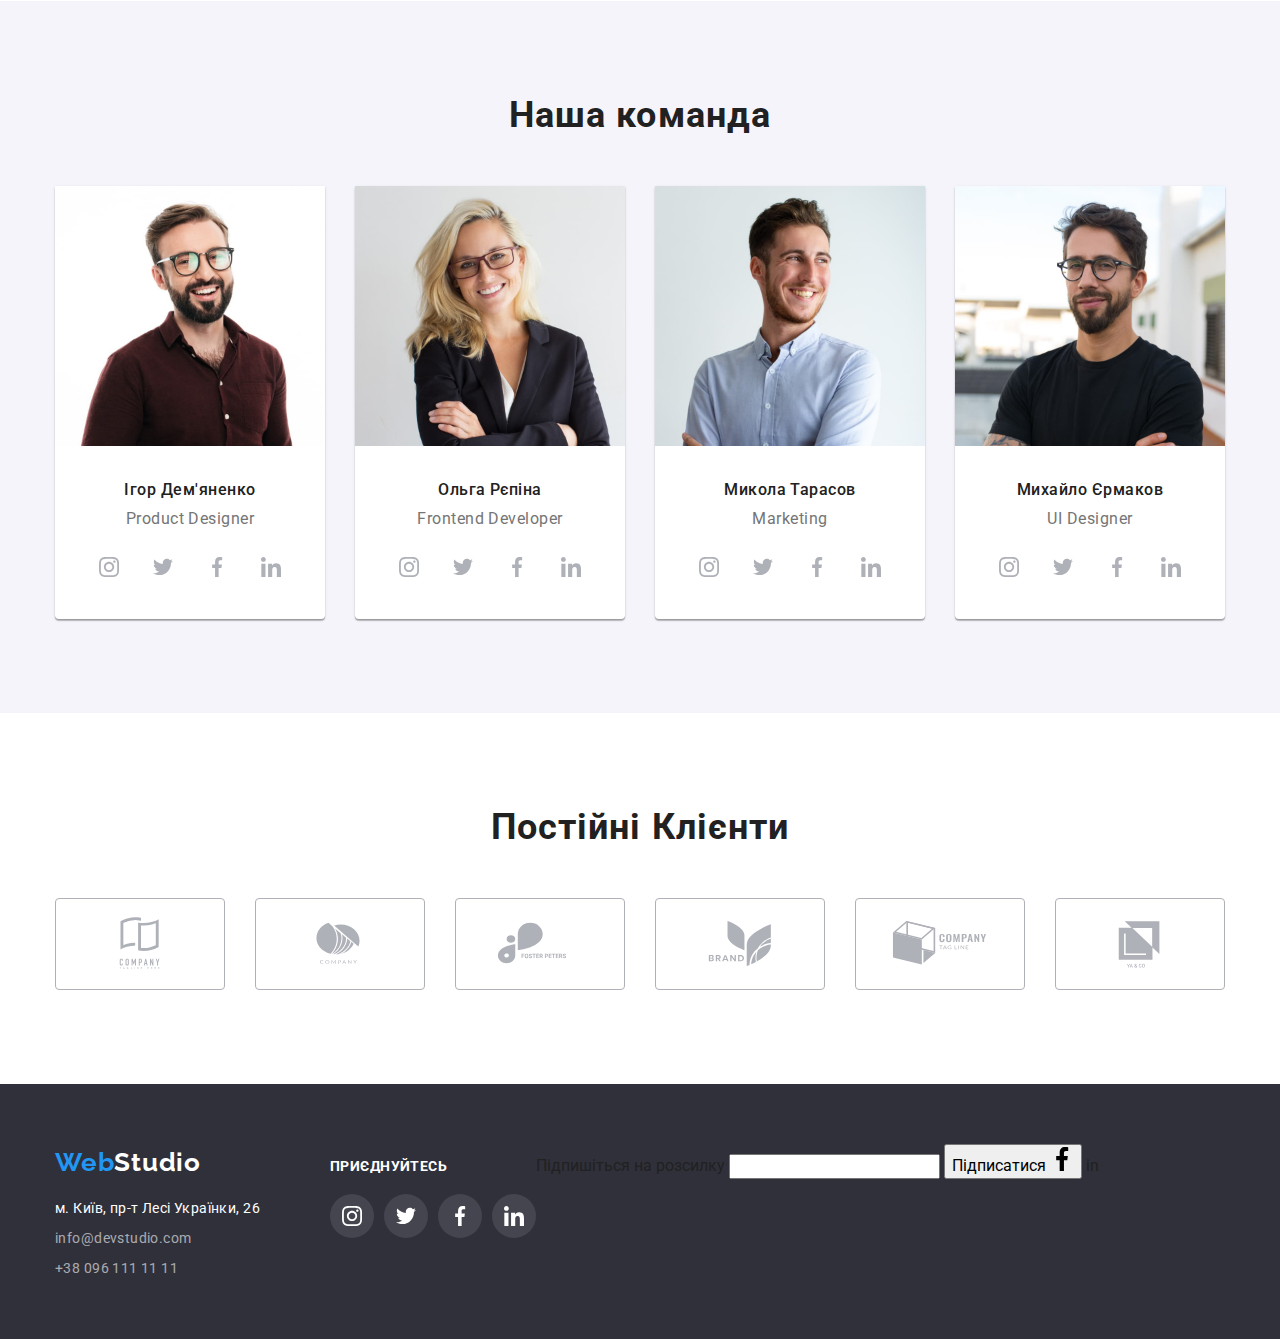
==== commit 7e8a3c9b: "Сделал форму и частину футера" ====
--- a/index.html
+++ b/index.html
@@ -67,19 +67,35 @@
   <h2 class="form-title">Залиште свої дані, ми вам передзвонимо</h2>
   <div class="form-container"><label for="user-name" class="form-label">Ім'я</label>
   <input type="text" class="form-input" id="user-name">
+  <svg class="form-icon" width="18" height="18">
+    <use href="./img/icons.svg#spriteperson-black-18dp-1">
+      
+    </use>
+  </svg>
   </div>
   <div class="form-container"><label for="user-tel" class="form-label">Телефон</label>
   <input type="tel" class="form-input" id="user-tel">
+  <svg class="form-icon" width="18" height="18">
+    <use href="./img/icons.svg#spritephone-black-18dp-1">
+      
+    </use>
+  </svg>
   </div>
   <div class="form-container"><label for="user-mail" class="form-label">Пошта</label>
   <input type="mail" class="form-input" id="user-mail">
+  <svg class="form-icon" width="18" height="18">
+    <use href="./img/icons.svg#spriteemail-black-18dp-1">
+      
+    </use>
+  </svg>
   </div>
   <div class="form-container-area"><label for="coment" class="form-label">Коментар</label>
   <textarea class="coment" name="coment" id="coment"   placeholder="Введіть текст"></textarea>
 </div>
 <div class="form-container-check">
-  <input type="checkbox" class="check-input" id="user-agreement">
-  <label class="form-label-check" for="user-agreement">Погоджуюся з розсилкою та приймаю</label><span><a href="" class="span-check">Умови договору</a></span>
+  <label class="form-label-check" ><input type="checkbox" class="check-input" >
+  <span class="check-icon"></span>
+  Погоджуюся з розсилкою та приймаю</label><span><a href="" class="span-check">Умови договору</a></span>
 </div>
 <button type="submit" class="form-button">Відправити</button>
 </form>
@@ -369,6 +385,16 @@
           
         </ul>
       </div>
+      <div>
+        <label for="">Підпишіться на розсилку</label>
+        <input type="text">
+        <button type="submit">Підписатися 
+          <svg width="24" height="24">
+            <use href="./img/icons.svg#icon-facebook-1"></use>
+          </svg>
+        </button>
+        in
+      </div>
     </div>
     </footer>
     <script src="./js/modal.js"></script>
--- a/css/styles.css
+++ b/css/styles.css
@@ -384,6 +384,8 @@
 border-radius: 4px;
 border: 1px solid rgba(33, 33, 33, 0.20);
 padding: 12px;
+padding-left: 43px;
+outline:none;
 }
 .form-container-area{
   position: relative;
@@ -398,6 +400,7 @@
 border: 1px solid rgba(33, 33, 33, 0.20);
 padding: 12px 16px;
 resize:none;
+outline:none;
 }
 .coment::placeholder{
   color: rgba(117, 117, 117, 0.50);
@@ -416,6 +419,8 @@
 } */
 
 .form-label-check{
+  display: flex;
+  align-items: center;
   color:var(--second-color-text);
 font-size: 14px;
 font-style: normal;
@@ -425,14 +430,16 @@
 
 }
 .form-container-check{
-  display: flex;
-  align-items: center;
-  justify-content: space-around;
+  position: relative;
+  display: flex;
+  align-items: center;
+  
   margin-bottom: 30px;
   width: 448px;
   padding: 0 12px;
 }
 .span-check{
+  margin-left: 5px;
   color: var(--accent-color);
 font-size: 14px;
 font-style: normal;
@@ -456,11 +463,57 @@
 font-weight: 700;
 line-height: 30px; 
 letter-spacing: 0.96px;
-}
-
-
-
-
+cursor: pointer;
+}
+
+.form-icon{
+  position: absolute;
+  top:50%;
+  left:15px;
+  transform: translateY(-50%);
+}
+
+.form-input:focus{
+  border-color: var(--accent-color);
+}
+.coment:focus{
+  border-color: var(--accent-color);
+}
+
+.form-input:focus ~ .form-icon, .coment:focus ~ .form-icon{
+  fill:var(--accent-color);
+}
+.check-input{
+  position: absolute;
+  left: 20px;
+  width: 1px;
+  height: 1px;
+    margin: -1px;
+    border:0;
+    padding: 0;
+    clip: rect(0 0 0 0);
+    overflow: hidden;
+}
+
+.check-icon{
+  display: inline-block;
+  pointer-events: none;
+  margin-right: 7px;
+  width: 15px;
+  height: 15px;
+  border: 2px solid var(--first-color-text);
+  border-radius: 4px;
+  background-size: contain;
+  background-image: url('../img/icon-check4.svg');
+  background-repeat: no-repeat;
+  background-position: center;
+}
+ 
+.check-input:checked ~ .check-icon{
+  background-color: var(--accent-color);
+  border-color: var(--accent-color);
+  background-origin: border-box;
+}
 
 /* Main */
 .main {
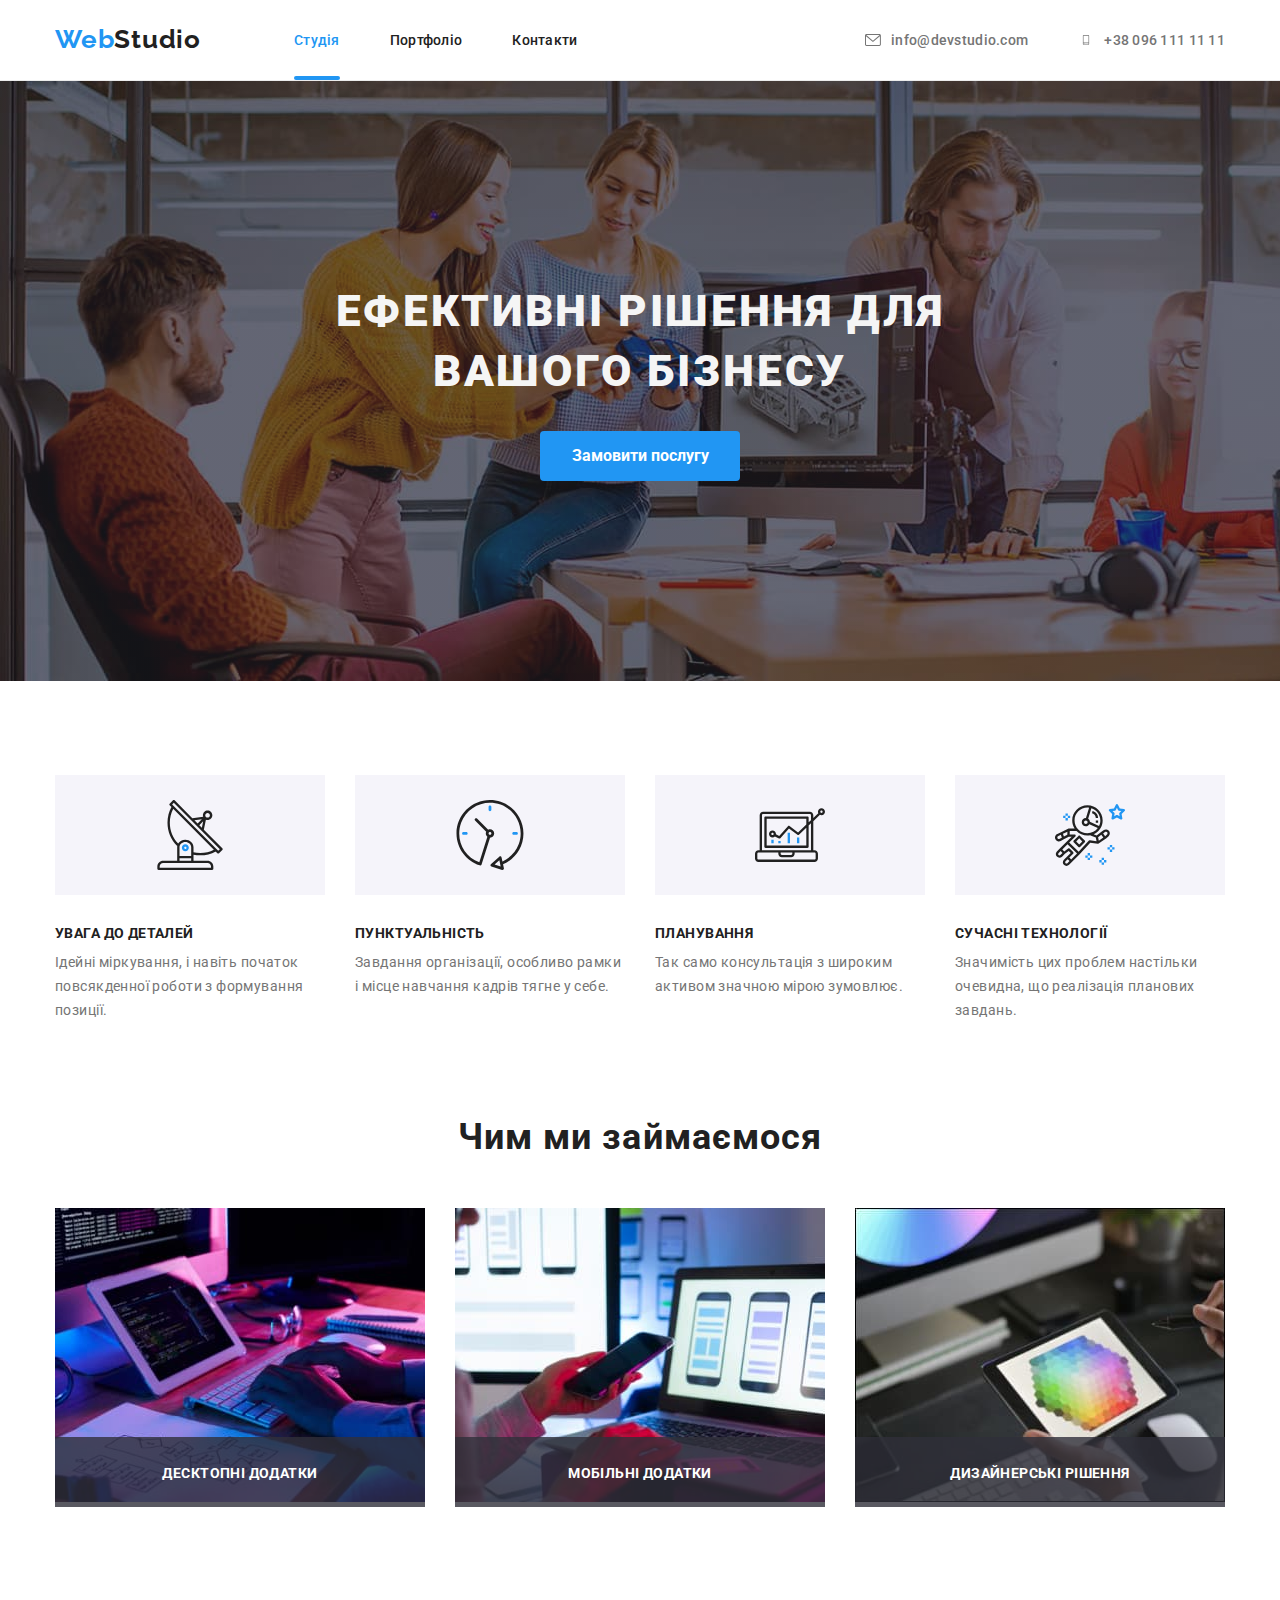
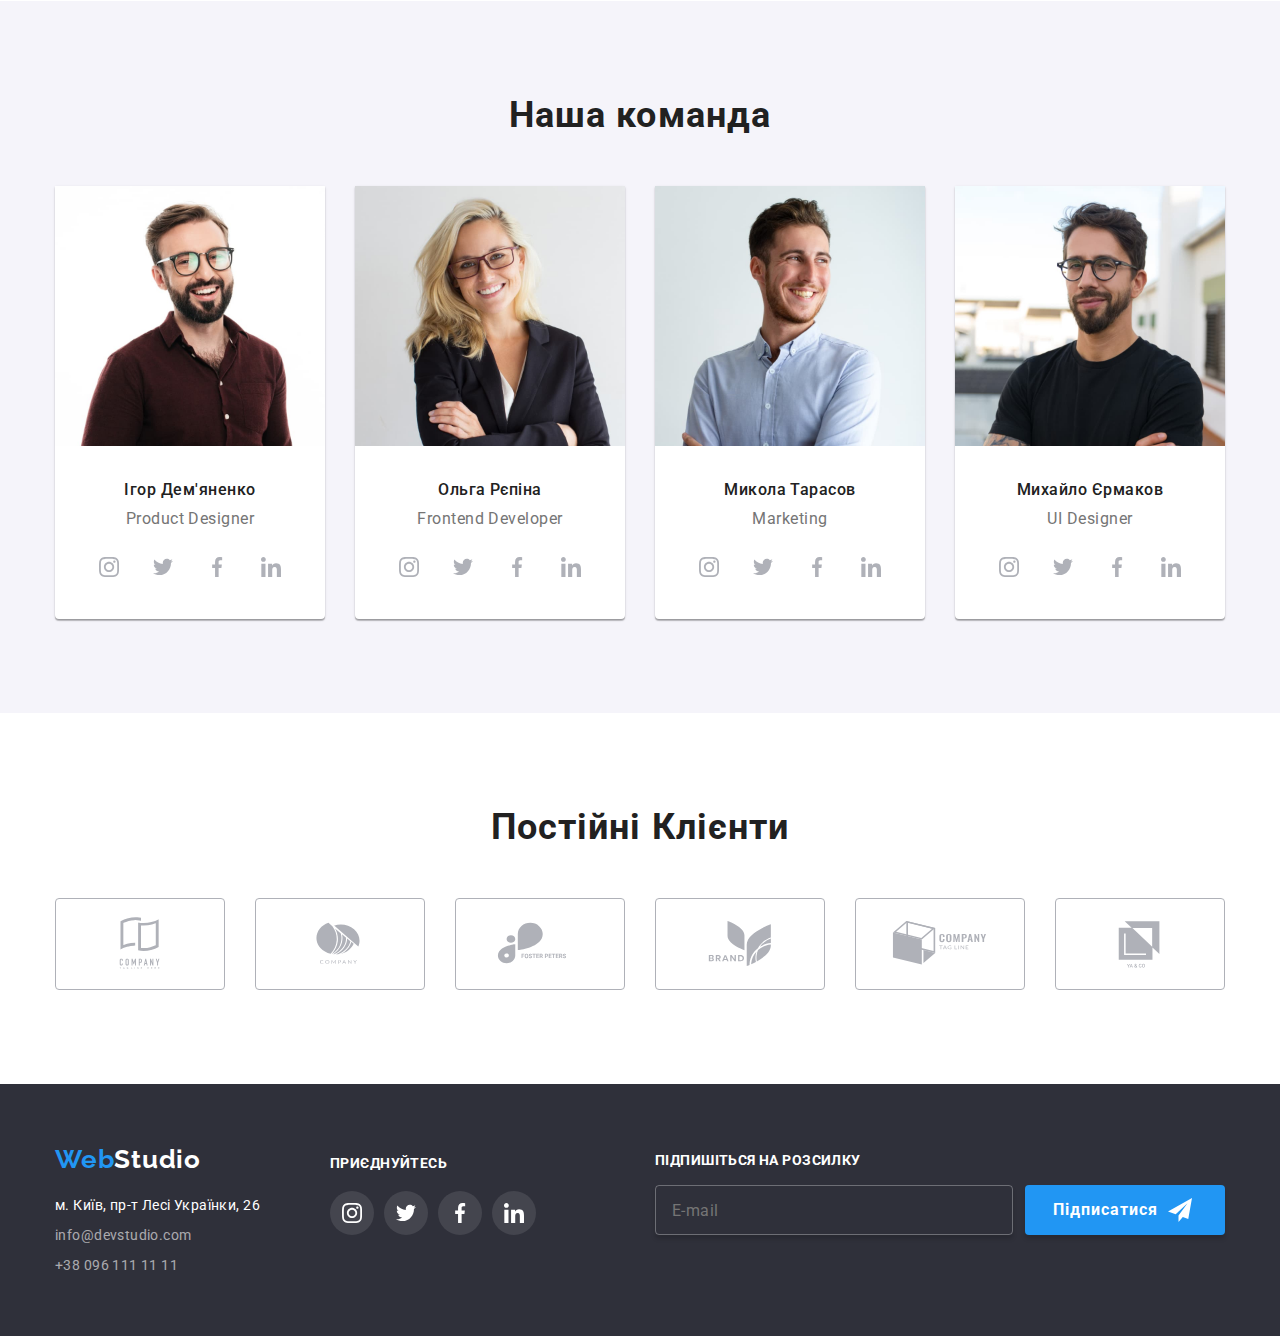
==== commit fa0b4bff: "Зробив инпут у футері, та добавив анімацію всім кому вона потрібна" ====
--- a/index.html
+++ b/index.html
@@ -66,7 +66,7 @@
 <form class="form" action="">
   <h2 class="form-title">Залиште свої дані, ми вам передзвонимо</h2>
   <div class="form-container"><label for="user-name" class="form-label">Ім'я</label>
-  <input type="text" class="form-input" id="user-name">
+  <input type="text" class="form-input" id="user-name" name="user-name">
   <svg class="form-icon" width="18" height="18">
     <use href="./img/icons.svg#spriteperson-black-18dp-1">
       
@@ -74,7 +74,7 @@
   </svg>
   </div>
   <div class="form-container"><label for="user-tel" class="form-label">Телефон</label>
-  <input type="tel" class="form-input" id="user-tel">
+  <input type="tel" class="form-input" id="user-tel" name="user-tel">
   <svg class="form-icon" width="18" height="18">
     <use href="./img/icons.svg#spritephone-black-18dp-1">
       
@@ -82,7 +82,7 @@
   </svg>
   </div>
   <div class="form-container"><label for="user-mail" class="form-label">Пошта</label>
-  <input type="mail" class="form-input" id="user-mail">
+  <input type="email" class="form-input" id="user-mail" name="user-mail">
   <svg class="form-icon" width="18" height="18">
     <use href="./img/icons.svg#spriteemail-black-18dp-1">
       
@@ -93,8 +93,11 @@
   <textarea class="coment" name="coment" id="coment"   placeholder="Введіть текст"></textarea>
 </div>
 <div class="form-container-check">
-  <label class="form-label-check" ><input type="checkbox" class="check-input" >
-  <span class="check-icon"></span>
+  <label class="form-label-check" ><input type="checkbox" class="check-input" name="agreement">
+  <!-- <span class="check-icon"></span> -->
+  <svg class="check-icon" weight="15" height="15">
+    <use href="./img/icons.svg#spriteicon-check-4"></use>
+    </svg>
   Погоджуюся з розсилкою та приймаю</label><span><a href="" class="span-check">Умови договору</a></span>
 </div>
 <button type="submit" class="form-button">Відправити</button>
@@ -385,15 +388,14 @@
           
         </ul>
       </div>
-      <div>
-        <label for="">Підпишіться на розсилку</label>
-        <input type="text">
-        <button type="submit">Підписатися 
-          <svg width="24" height="24">
-            <use href="./img/icons.svg#icon-facebook-1"></use>
+      <div class="footer-container-input">
+        <label for="subscription" class="footer-label">Підпишіться на розсилку</label>
+        <input type="email" id="subscription" placeholder="E-mail" class="footer-input" >
+        <button type="submit" class="footer-button" >Підписатися 
+          <svg width="24" height="24" class="footer-button-icon">
+            <use href="./img/icons.svg#spriteicon-send"></use>
           </svg>
         </button>
-        in
       </div>
     </div>
     </footer>
--- a/css/styles.css
+++ b/css/styles.css
@@ -343,9 +343,7 @@
   cursor: pointer;
   transform: scale(1.1);
 }
-.form{
- 
-}
+
 .form-title{
   color:var(--first-color-text);
 text-align: center;
@@ -475,13 +473,17 @@
 
 .form-input:focus{
   border-color: var(--accent-color);
+  transition: border-color 250ms cubic-bezier(0.4, 0, 0.2, 1);
 }
 .coment:focus{
   border-color: var(--accent-color);
+  transition: border-color 250ms cubic-bezier(0.4, 0, 0.2, 1);
 }
 
 .form-input:focus ~ .form-icon, .coment:focus ~ .form-icon{
+
   fill:var(--accent-color);
+  transition: fill 250ms cubic-bezier(0.4, 0, 0.2, 1);
 }
 .check-input{
   position: absolute;
@@ -503,10 +505,7 @@
   height: 15px;
   border: 2px solid var(--first-color-text);
   border-radius: 4px;
-  background-size: contain;
-  background-image: url('../img/icon-check4.svg');
-  background-repeat: no-repeat;
-  background-position: center;
+  
 }
  
 .check-input:checked ~ .check-icon{
@@ -848,29 +847,71 @@
 .tel-footer:focus {
   color: var(--accent-color);
 }
-
-/* .footer-link{
- margin-top: 10px;
-} */
-
-/* Portfolio Main */
-
-.main-portfolio {
-  background-color: var(--first-bg-color);
-  
-}
-.portfolio.current::after{
+.footer-container-input{
+  position: relative;
+  display: flex;
+  margin-left: auto;
+  align-self: center;
+}
+.footer-label{
   position: absolute;
-  content: '';
-  width: 100%;
-  height: 4px;
-  border-radius: 2px;
-  bottom:0;
-  left: 0;
-  background-color:var(--accent-color);
-
-  
-  }
+  top:-33px;
+  color:var(--third-color-text);
+font-size: 14px;
+font-style: normal;
+font-weight: 700;
+line-height: normal;
+letter-spacing: 0.42px;
+text-transform: uppercase;
+}
+
+.footer-input{
+  width: 358px;
+height: 50px;
+margin-right: 12px;
+flex-shrink: 0;
+border-radius: 4px;
+border: 1px solid rgba(255, 255, 255, 0.30);
+background: rgba(33, 150, 243, 0.00);
+box-shadow: 0px 4px 4px 0px rgba(0, 0, 0, 0.15);
+padding: 15px 16px;
+color: var(--third-color-text);
+font-size: 16px;
+font-style: normal;
+font-weight: 400;
+line-height: 20px;
+letter-spacing: 0.48px;
+outline:none;
+}
+
+.footer-button-icon{
+  margin-left: 10px;
+}
+.footer-input:focus{
+  border-color: var(--accent-color);
+  transition: border-color 250ms cubic-bezier(0.4, 0, 0.2, 1);
+}
+.footer-button{
+  display: flex;
+  align-items: center;
+  width: 200px;
+height: 50px;
+padding-left: 28px;
+flex-shrink: 0;
+border: 0;
+border-radius: 4px;
+background: var(--accent-color);
+box-shadow: 0px 4px 4px 0px rgba(0, 0, 0, 0.15);
+color: var(--third-color-text);
+text-align: center;
+font-size: 16px;
+font-style: normal;
+font-weight: 700;
+line-height: 30px; /* 187.5% */
+letter-spacing: 0.96px;
+cursor: pointer;
+}
+
 
 .footer-network{
   display: flex;
@@ -933,6 +974,29 @@
 .footer-container{
   margin-left: 70px;
 }
+/* .footer-link{
+ margin-top: 10px;
+} */
+
+/* Portfolio Main */
+
+.main-portfolio {
+  background-color: var(--first-bg-color);
+  
+}
+.portfolio.current::after{
+  position: absolute;
+  content: '';
+  width: 100%;
+  height: 4px;
+  border-radius: 2px;
+  bottom:0;
+  left: 0;
+  background-color:var(--accent-color);
+
+  
+  }
+
 /* Фільтр робіт */
 
 .work-button {
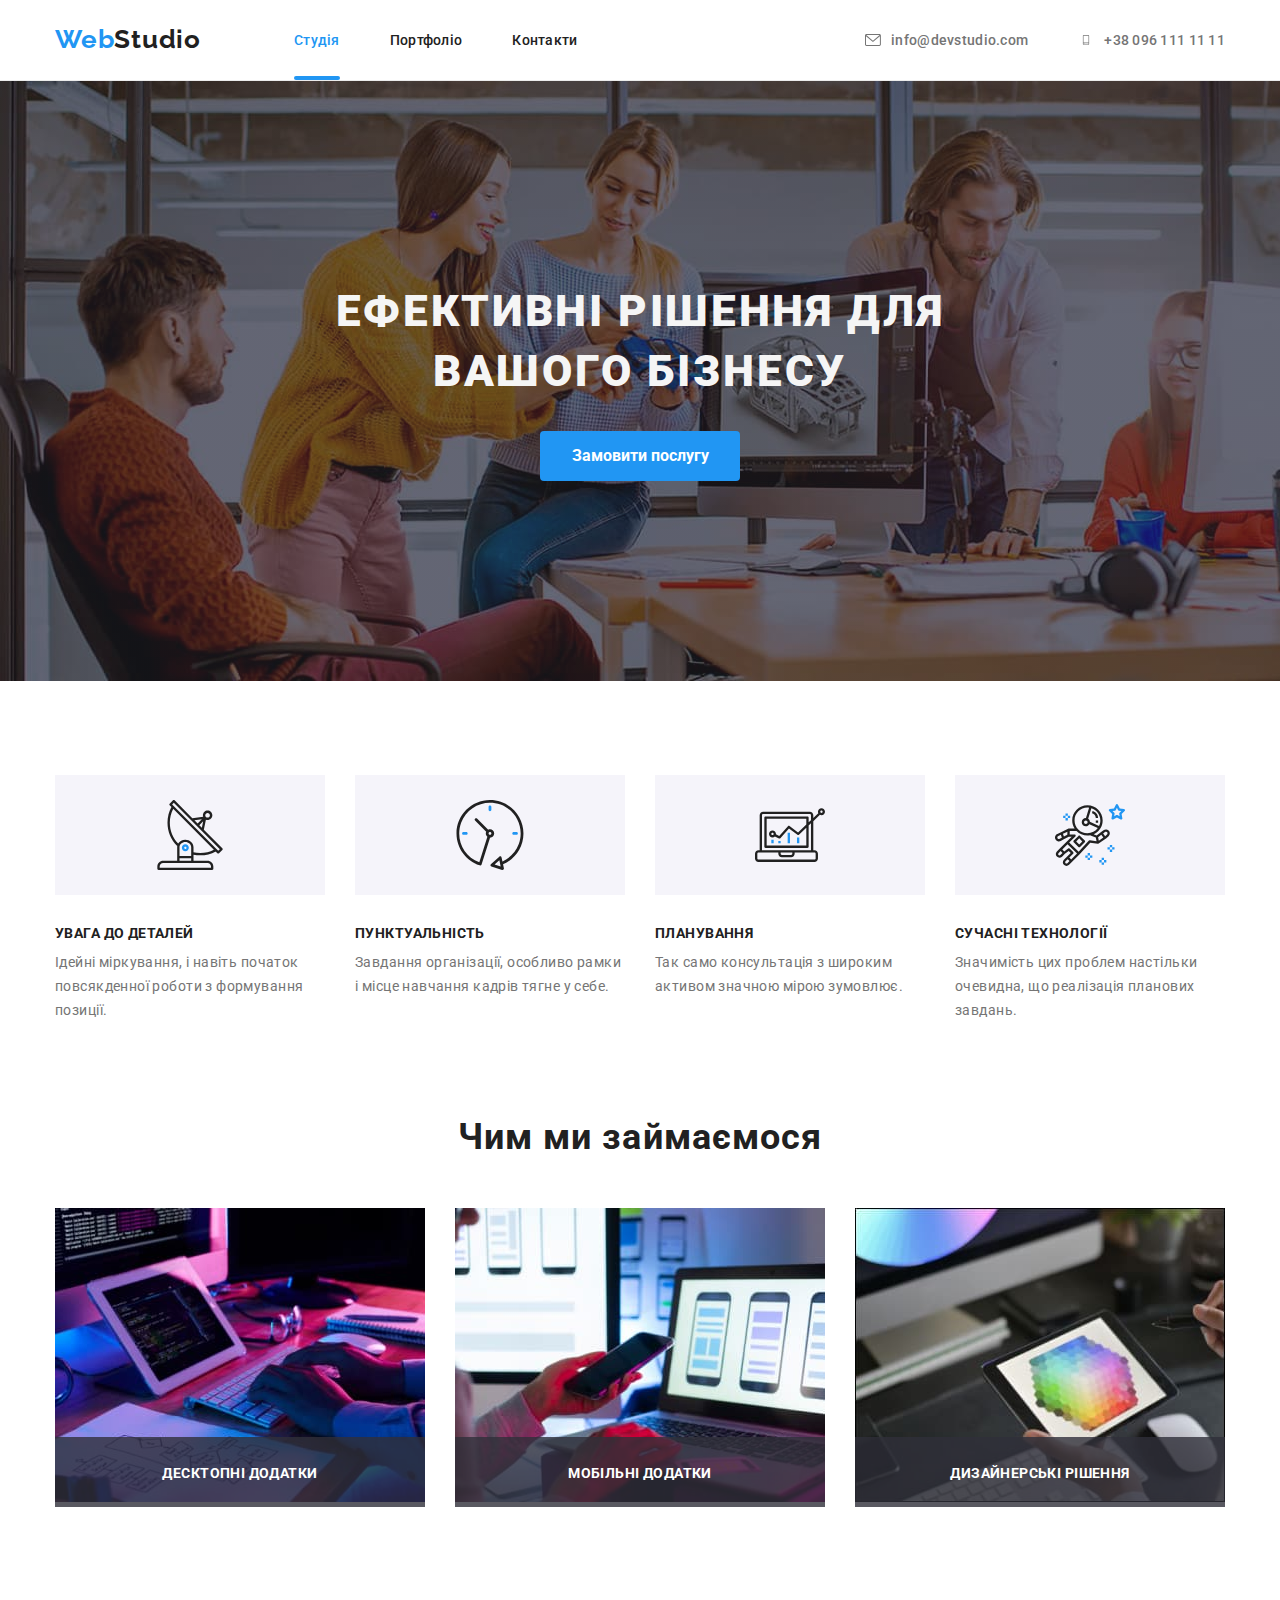
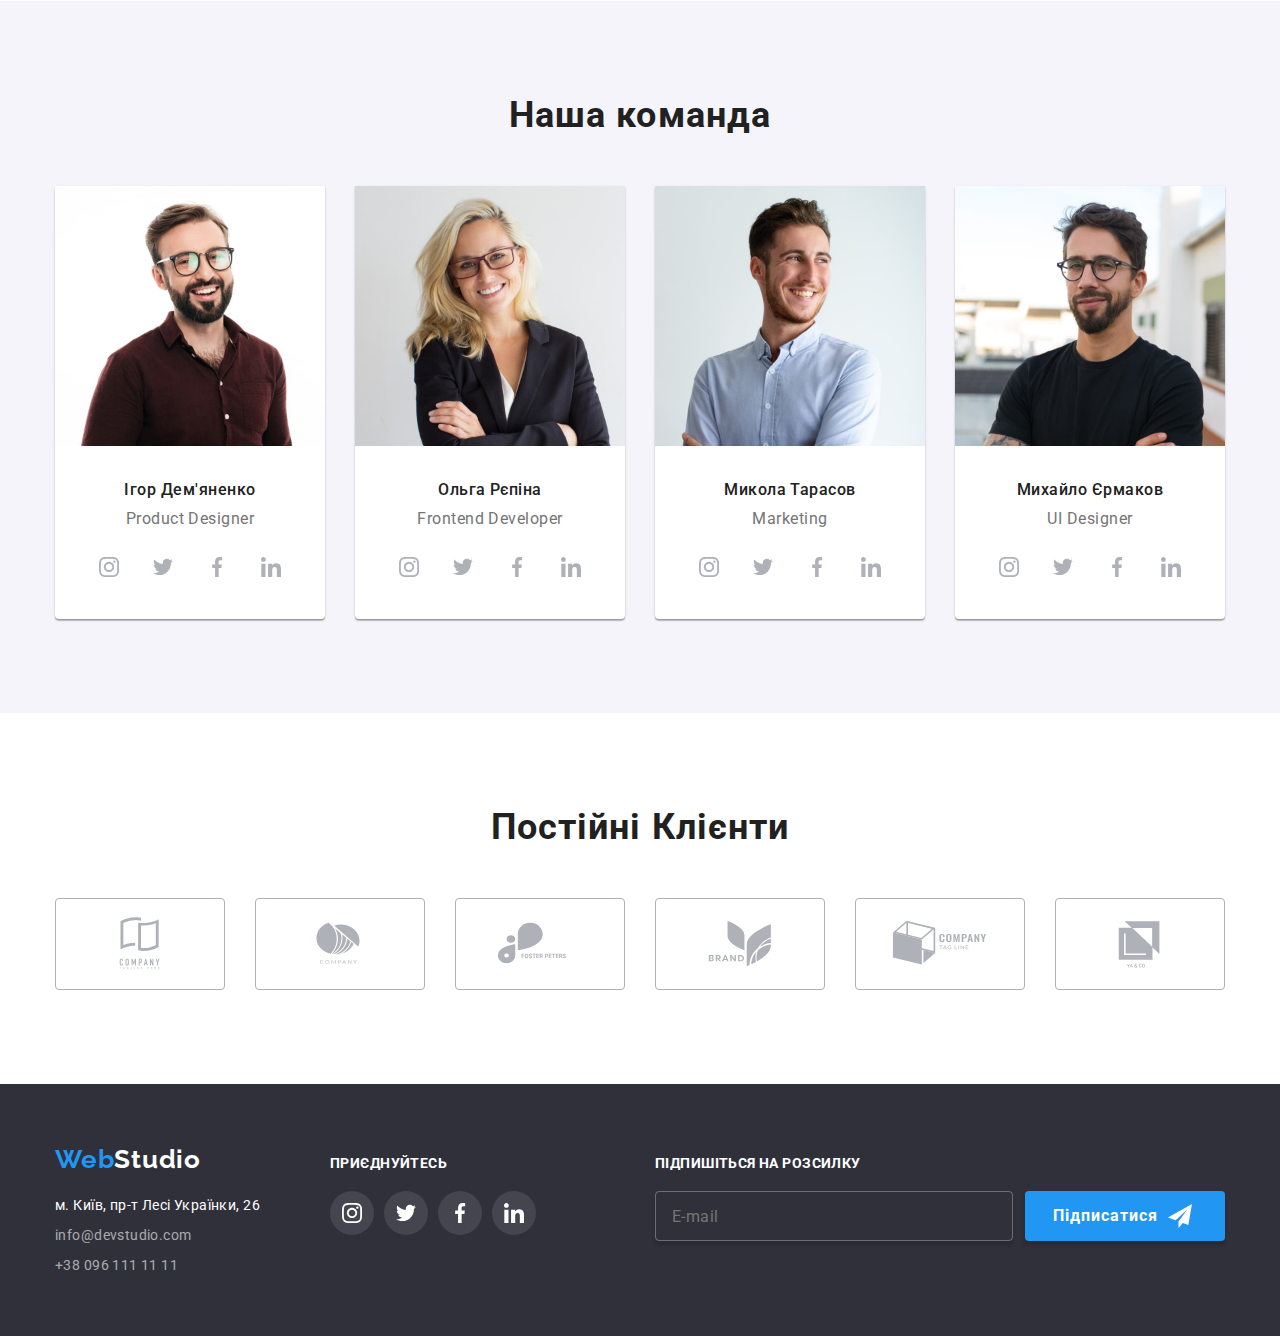
==== commit 301dcdba: "Виправив помилки на які вказав ментор" ====
--- a/index.html
+++ b/index.html
@@ -92,9 +92,8 @@
   <div class="form-container-area"><label for="coment" class="form-label">Коментар</label>
   <textarea class="coment" name="coment" id="coment"   placeholder="Введіть текст"></textarea>
 </div>
-<div class="form-container-check">
+  <div class="form-container-check">
   <label class="form-label-check" ><input type="checkbox" class="check-input" name="agreement">
-  <!-- <span class="check-icon"></span> -->
   <svg class="check-icon" weight="15" height="15">
     <use href="./img/icons.svg#spriteicon-check-4"></use>
     </svg>
@@ -389,14 +388,17 @@
         </ul>
       </div>
       <div class="footer-container-input">
-        <label for="subscription" class="footer-label">Підпишіться на розсилку</label>
-        <input type="email" id="subscription" placeholder="E-mail" class="footer-input" >
+       <form action="" class="form-footer">
+        <label for="subscription" class="footer-label">Підпишіться на розсилку
+        <input type="email" id="subscription" placeholder="E-mail" class="footer-input" ></label>
         <button type="submit" class="footer-button" >Підписатися 
           <svg width="24" height="24" class="footer-button-icon">
             <use href="./img/icons.svg#spriteicon-send"></use>
           </svg>
         </button>
+      </form>
       </div>
+    
     </div>
     </footer>
     <script src="./js/modal.js"></script>
--- a/css/styles.css
+++ b/css/styles.css
@@ -329,7 +329,7 @@
   border-radius: 50%;
   border-color: rgba(0, 0, 0, 0.10);
   background-color: var(--first-bg-color);
-  transition: transform  250ms cubic-bezier(0.4, 0, 0.2, 1);
+  transition: fill  250ms cubic-bezier(0.4, 0, 0.2, 1);
 }
 
 .modal-icon{
@@ -341,7 +341,8 @@
 
 .modal-button:hover ,.modal-button:focus{
   cursor: pointer;
-  transform: scale(1.1);
+  fill:var(--accent-color);
+  outline: none;
 }
 
 .form-title{
@@ -416,6 +417,16 @@
 transform: translate(-50%,-50%);
 } */
 
+
+.form-container-check{
+  position: relative;
+  display: flex;
+  align-items: center;
+  
+  margin-bottom: 30px;
+  width: 448px;
+  padding: 0 12px;
+}
 .form-label-check{
   display: flex;
   align-items: center;
@@ -426,15 +437,6 @@
 line-height: 24px; 
 letter-spacing: 0.42px;
 
-}
-.form-container-check{
-  position: relative;
-  display: flex;
-  align-items: center;
-  
-  margin-bottom: 30px;
-  width: 448px;
-  padding: 0 12px;
 }
 .span-check{
   margin-left: 5px;
@@ -498,8 +500,6 @@
 }
 
 .check-icon{
-  display: inline-block;
-  pointer-events: none;
   margin-right: 7px;
   width: 15px;
   height: 15px;
@@ -507,7 +507,10 @@
   border-radius: 4px;
   
 }
- 
+.check-input:focus + .check-icon{
+  background-color:var(--accent-color);
+  border: 0;
+ }
 .check-input:checked ~ .check-icon{
   background-color: var(--accent-color);
   border-color: var(--accent-color);
@@ -847,16 +850,23 @@
 .tel-footer:focus {
   color: var(--accent-color);
 }
+
+.form-footer{
+  display: flex;
+  
+}
+
 .footer-container-input{
-  position: relative;
-  display: flex;
+
   margin-left: auto;
-  align-self: center;
-}
+}
+
 .footer-label{
-  position: absolute;
-  top:-33px;
-  color:var(--third-color-text);
+  display: block;
+  width: 358px;
+  
+  margin-right: 12px;
+color:var(--third-color-text);
 font-size: 14px;
 font-style: normal;
 font-weight: 700;
@@ -868,7 +878,8 @@
 .footer-input{
   width: 358px;
 height: 50px;
-margin-right: 12px;
+margin-top: 20px;
+
 flex-shrink: 0;
 border-radius: 4px;
 border: 1px solid rgba(255, 255, 255, 0.30);
@@ -894,8 +905,11 @@
 .footer-button{
   display: flex;
   align-items: center;
+  margin-top:auto;
+  margin-right: auto;
   width: 200px;
 height: 50px;
+
 padding-left: 28px;
 flex-shrink: 0;
 border: 0;
